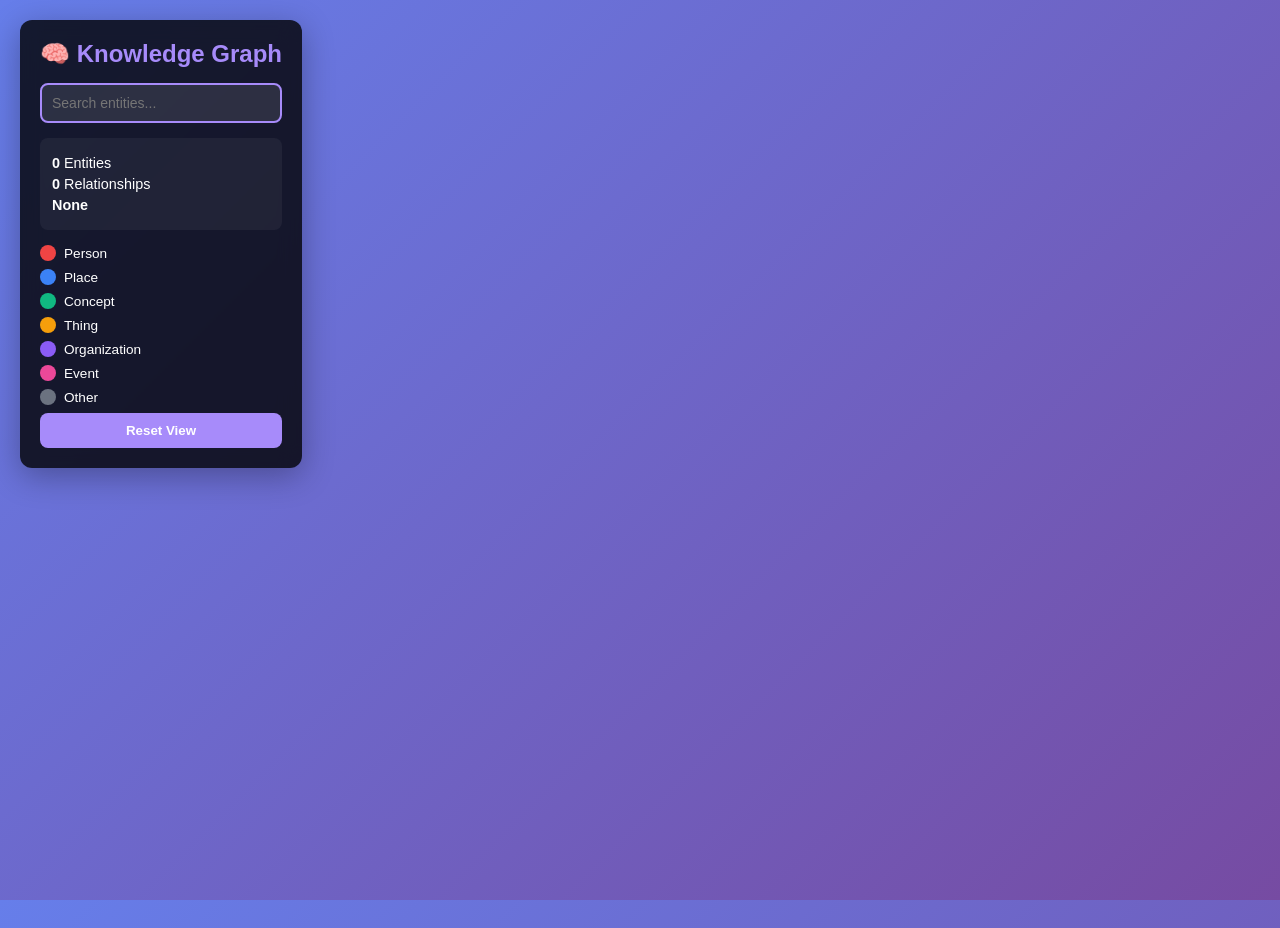
==== templates/graph.html @ 0b62e024 "Add knowledge graph memory system and update tools Introduced a new knowledge graph memory system (m" ====
<!DOCTYPE html>
<html lang="en">
<head>
    <meta charset="UTF-8">
    <meta name="viewport" content="width=device-width, initial-scale=1.0">
    <title>Knowledge Graph - Companion AI</title>
    <script src="https://d3js.org/d3.v7.min.js"></script>
    <style>
        * {
            margin: 0;
            padding: 0;
            box-sizing: border-box;
        }

        body {
            font-family: 'Segoe UI', Tahoma, Geneva, Verdana, sans-serif;
            background: linear-gradient(135deg, #667eea 0%, #764ba2 100%);
            color: #fff;
            overflow: hidden;
        }

        #graph-container {
            width: 100vw;
            height: 100vh;
            position: relative;
        }

        svg {
            width: 100%;
            height: 100%;
            cursor: grab;
        }

        svg:active {
            cursor: grabbing;
        }

        .controls {
            position: absolute;
            top: 20px;
            left: 20px;
            background: rgba(0, 0, 0, 0.8);
            padding: 20px;
            border-radius: 12px;
            backdrop-filter: blur(10px);
            box-shadow: 0 8px 32px rgba(0, 0, 0, 0.3);
            max-width: 300px;
            z-index: 1000;
        }

        .controls h2 {
            font-size: 1.5rem;
            margin-bottom: 15px;
            color: #a78bfa;
        }

        .search-box {
            width: 100%;
            padding: 10px;
            margin-bottom: 15px;
            border: 2px solid #a78bfa;
            border-radius: 8px;
            background: rgba(255, 255, 255, 0.1);
            color: #fff;
            font-size: 14px;
        }

        .search-box:focus {
            outline: none;
            border-color: #c4b5fd;
        }

        .stats {
            background: rgba(255, 255, 255, 0.05);
            padding: 12px;
            border-radius: 8px;
            margin-bottom: 15px;
        }

        .stats p {
            margin: 5px 0;
            font-size: 0.9rem;
        }

        .legend {
            margin-top: 15px;
        }

        .legend-item {
            display: flex;
            align-items: center;
            margin: 8px 0;
            font-size: 0.85rem;
        }

        .legend-color {
            width: 16px;
            height: 16px;
            border-radius: 50%;
            margin-right: 8px;
        }

        .tooltip {
            position: absolute;
            background: rgba(0, 0, 0, 0.9);
            color: #fff;
            padding: 12px;
            border-radius: 8px;
            pointer-events: none;
            opacity: 0;
            transition: opacity 0.3s;
            max-width: 300px;
            font-size: 0.85rem;
            z-index: 1001;
            box-shadow: 0 4px 16px rgba(0, 0, 0, 0.5);
        }

        .tooltip.active {
            opacity: 1;
        }

        .tooltip h3 {
            margin-bottom: 8px;
            color: #a78bfa;
        }

        .tooltip p {
            margin: 4px 0;
        }

        /* Node and link styles */
        .link {
            stroke: rgba(255, 255, 255, 0.3);
            stroke-width: 1.5px;
            fill: none;
        }

        .link.highlighted {
            stroke: #fbbf24;
            stroke-width: 3px;
        }

        .node circle {
            stroke: #fff;
            stroke-width: 2px;
            cursor: pointer;
            transition: all 0.3s;
        }

        .node:hover circle {
            stroke-width: 4px;
            filter: brightness(1.2);
        }

        .node.highlighted circle {
            stroke: #fbbf24;
            stroke-width: 4px;
        }

        .node text {
            font-size: 11px;
            fill: #fff;
            text-shadow: 0 1px 4px rgba(0, 0, 0, 0.8);
            pointer-events: none;
            user-select: none;
        }

        .link-label {
            font-size: 9px;
            fill: rgba(255, 255, 255, 0.6);
            text-anchor: middle;
            pointer-events: none;
            text-shadow: 0 1px 3px rgba(0, 0, 0, 0.9);
        }

        /* Reset button */
        .reset-btn {
            width: 100%;
            padding: 10px;
            background: #a78bfa;
            border: none;
            border-radius: 8px;
            color: #fff;
            font-weight: bold;
            cursor: pointer;
            transition: background 0.3s;
        }

        .reset-btn:hover {
            background: #c4b5fd;
        }
    </style>
</head>
<body>
    <div id="graph-container">
        <div class="controls">
            <h2>🧠 Knowledge Graph</h2>
            
            <input type="text" class="search-box" placeholder="Search entities..." id="searchBox">
            
            <div class="stats">
                <p><strong id="entityCount">0</strong> Entities</p>
                <p><strong id="relationshipCount">0</strong> Relationships</p>
                <p><strong id="selectedEntity">None</strong></p>
            </div>

            <div class="legend">
                <div class="legend-item">
                    <div class="legend-color" style="background: #ef4444;"></div>
                    <span>Person</span>
                </div>
                <div class="legend-item">
                    <div class="legend-color" style="background: #3b82f6;"></div>
                    <span>Place</span>
                </div>
                <div class="legend-item">
                    <div class="legend-color" style="background: #10b981;"></div>
                    <span>Concept</span>
                </div>
                <div class="legend-item">
                    <div class="legend-color" style="background: #f59e0b;"></div>
                    <span>Thing</span>
                </div>
                <div class="legend-item">
                    <div class="legend-color" style="background: #8b5cf6;"></div>
                    <span>Organization</span>
                </div>
                <div class="legend-item">
                    <div class="legend-color" style="background: #ec4899;"></div>
                    <span>Event</span>
                </div>
                <div class="legend-item">
                    <div class="legend-color" style="background: #6b7280;"></div>
                    <span>Other</span>
                </div>
            </div>

            <button class="reset-btn" onclick="resetGraph()">Reset View</button>
        </div>

        <svg id="graph"></svg>
        <div class="tooltip" id="tooltip"></div>
    </div>

    <script>
        const width = window.innerWidth;
        const height = window.innerHeight;

        const svg = d3.select("#graph")
            .attr("viewBox", [0, 0, width, height]);

        // Color mapping for entity types
        const colorMap = {
            'person': '#ef4444',
            'place': '#3b82f6',
            'concept': '#10b981',
            'thing': '#f59e0b',
            'organization': '#8b5cf6',
            'event': '#ec4899',
            'project': '#06b6d4',
            'temperature': '#f97316',
            'weather condition': '#0ea5e9',
            'weather prediction': '#6366f1',
            'document': '#a855f7',
            'unknown': '#6b7280'
        };

        let simulation, nodes, links, nodeElements, linkElements, linkLabels;
        let selectedNode = null;

        // Fetch graph data
        fetch('/api/graph')
            .then(response => response.json())
            .then(data => {
                initializeGraph(data);
            })
            .catch(error => console.error('Error loading graph:', error));

        function initializeGraph(graphData) {
            // Update stats
            document.getElementById('entityCount').textContent = graphData.nodes.length;
            document.getElementById('relationshipCount').textContent = graphData.edges.length;

            // Prepare data
            nodes = graphData.nodes.map(n => ({
                id: n.id,
                label: n.label,
                type: n.entity_type || 'unknown',
                attributes: n.attributes || {},
                mentions: n.mentions || 1,
                importance: n.importance || 0.5
            }));

            links = graphData.edges.map(e => ({
                source: e.source,
                target: e.target,
                type: e.relation_type,
                strength: e.strength || 0.5,
                context: e.context || ''
            }));

            // Create force simulation
            simulation = d3.forceSimulation(nodes)
                .force("link", d3.forceLink(links).id(d => d.id).distance(100))
                .force("charge", d3.forceManyBody().strength(-300))
                .force("center", d3.forceCenter(width / 2, height / 2))
                .force("collision", d3.forceCollide().radius(d => getNodeRadius(d) + 10));

            // Create links
            linkElements = svg.append("g")
                .selectAll("path")
                .data(links)
                .enter().append("path")
                .attr("class", "link")
                .attr("marker-end", "url(#arrowhead)");

            // Create link labels
            linkLabels = svg.append("g")
                .selectAll("text")
                .data(links)
                .enter().append("text")
                .attr("class", "link-label")
                .text(d => d.type);

            // Create arrow marker
            svg.append("defs").append("marker")
                .attr("id", "arrowhead")
                .attr("viewBox", "0 -5 10 10")
                .attr("refX", 20)
                .attr("refY", 0)
                .attr("markerWidth", 6)
                .attr("markerHeight", 6)
                .attr("orient", "auto")
                .append("path")
                .attr("d", "M0,-5L10,0L0,5")
                .attr("fill", "rgba(255, 255, 255, 0.3)");

            // Create nodes
            const nodeGroups = svg.append("g")
                .selectAll("g")
                .data(nodes)
                .enter().append("g")
                .attr("class", "node")
                .call(d3.drag()
                    .on("start", dragstarted)
                    .on("drag", dragged)
                    .on("end", dragended));

            nodeGroups.append("circle")
                .attr("r", d => getNodeRadius(d))
                .attr("fill", d => colorMap[d.type.toLowerCase()] || colorMap['unknown']);

            nodeGroups.append("text")
                .attr("dx", d => getNodeRadius(d) + 5)
                .attr("dy", 4)
                .text(d => d.label);

            nodeElements = nodeGroups;

            // Node interactions
            nodeElements
                .on("click", (event, d) => {
                    event.stopPropagation();
                    selectNode(d);
                })
                .on("mouseover", (event, d) => showTooltip(event, d))
                .on("mouseout", hideTooltip);

            // Click on SVG to deselect
            svg.on("click", () => selectNode(null));

            // Update positions on tick
            simulation.on("tick", () => {
                linkElements.attr("d", d => {
                    const dx = d.target.x - d.source.x;
                    const dy = d.target.y - d.source.y;
                    const dr = Math.sqrt(dx * dx + dy * dy);
                    return `M${d.source.x},${d.source.y}A${dr},${dr} 0 0,1 ${d.target.x},${d.target.y}`;
                });

                linkLabels
                    .attr("x", d => (d.source.x + d.target.x) / 2)
                    .attr("y", d => (d.source.y + d.target.y) / 2);

                nodeElements.attr("transform", d => `translate(${d.x},${d.y})`);
            });

            // Search functionality
            document.getElementById('searchBox').addEventListener('input', (e) => {
                const query = e.target.value.toLowerCase();
                nodeElements.classed("highlighted", false);
                linkElements.classed("highlighted", false);

                if (query) {
                    const matches = nodes.filter(n => 
                        n.label.toLowerCase().includes(query) ||
                        n.type.toLowerCase().includes(query)
                    );
                    
                    matches.forEach(node => {
                        nodeElements.filter(d => d.id === node.id).classed("highlighted", true);
                        linkElements.filter(l => l.source.id === node.id || l.target.id === node.id)
                            .classed("highlighted", true);
                    });
                }
            });
        }

        function getNodeRadius(node) {
            const base = 8;
            const mentionsFactor = Math.min(node.mentions * 2, 10);
            const importanceFactor = node.importance * 8;
            return base + mentionsFactor + importanceFactor;
        }

        function selectNode(node) {
            selectedNode = node;
            
            if (node) {
                document.getElementById('selectedEntity').textContent = node.label;
                nodeElements.classed("highlighted", d => d.id === node.id);
                linkElements.classed("highlighted", l => 
                    l.source.id === node.id || l.target.id === node.id
                );
            } else {
                document.getElementById('selectedEntity').textContent = 'None';
                nodeElements.classed("highlighted", false);
                linkElements.classed("highlighted", false);
            }
        }

        function showTooltip(event, node) {
            const tooltip = document.getElementById('tooltip');
            tooltip.innerHTML = `
                <h3>${node.label}</h3>
                <p><strong>Type:</strong> ${node.type}</p>
                <p><strong>Mentions:</strong> ${node.mentions}</p>
                <p><strong>Importance:</strong> ${(node.importance * 100).toFixed(0)}%</p>
                ${Object.keys(node.attributes).length > 0 ? 
                    '<p><strong>Attributes:</strong></p>' + 
                    Object.entries(node.attributes).slice(0, 3).map(([k, v]) => 
                        `<p style="margin-left: 12px;">• ${k}: ${v}</p>`
                    ).join('') : ''}
            `;
            tooltip.style.left = (event.pageX + 15) + 'px';
            tooltip.style.top = (event.pageY + 15) + 'px';
            tooltip.classList.add('active');
        }

        function hideTooltip() {
            document.getElementById('tooltip').classList.remove('active');
        }

        function resetGraph() {
            simulation.alpha(1).restart();
            selectNode(null);
            document.getElementById('searchBox').value = '';
        }

        function dragstarted(event, d) {
            if (!event.active) simulation.alphaTarget(0.3).restart();
            d.fx = d.x;
            d.fy = d.y;
        }

        function dragged(event, d) {
            d.fx = event.x;
            d.fy = event.y;
        }

        function dragended(event, d) {
            if (!event.active) simulation.alphaTarget(0);
            d.fx = null;
            d.fy = null;
        }
    </script>
</body>
</html>
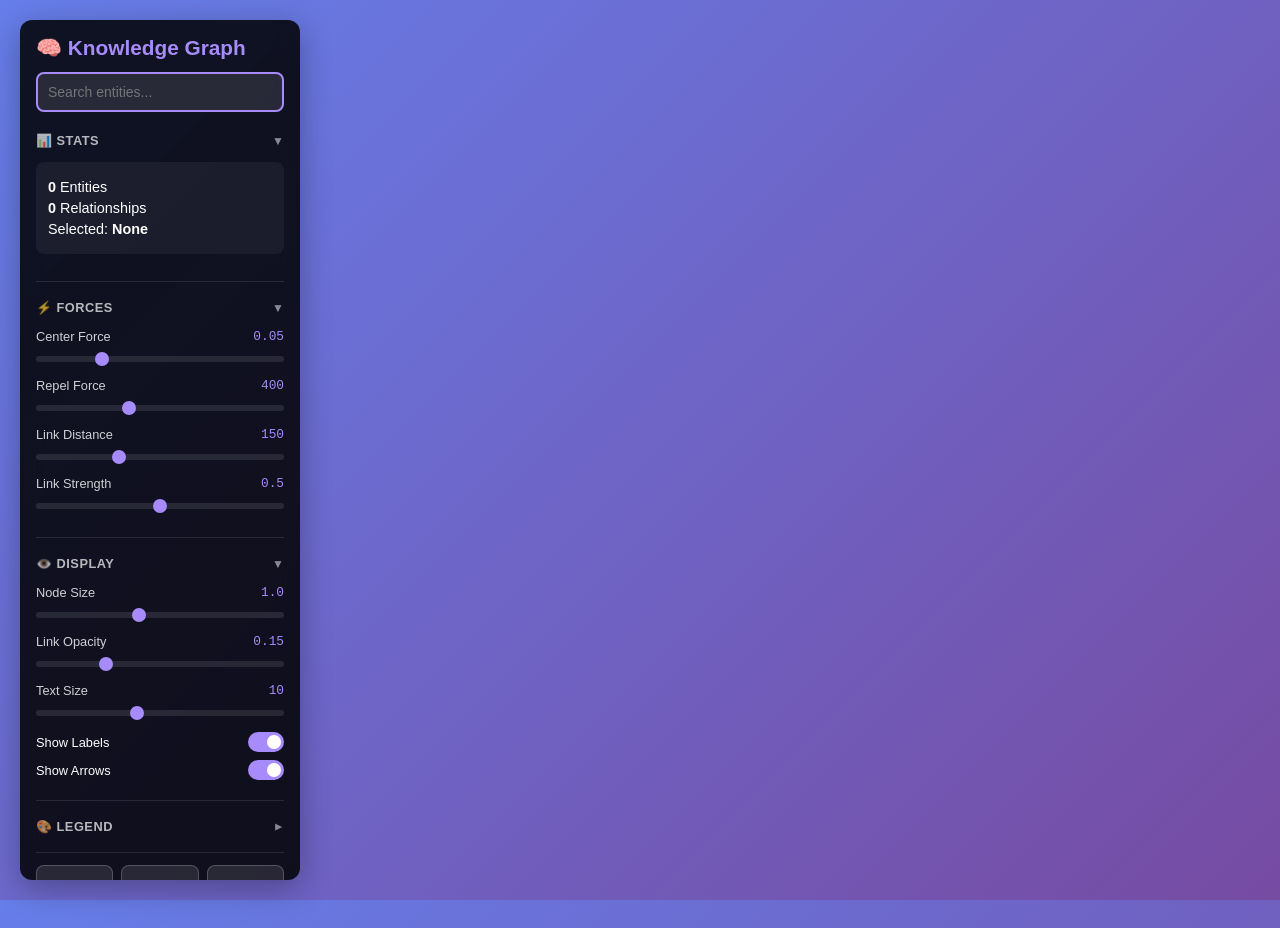
==== commit 109c538c: "Refactor config and conversation for streaming, model updates Simplifies core/config.py to a 4-model" ====
--- a/templates/graph.html
+++ b/templates/graph.html
@@ -39,19 +39,183 @@
             position: absolute;
             top: 20px;
             left: 20px;
-            background: rgba(0, 0, 0, 0.8);
-            padding: 20px;
+            background: rgba(0, 0, 0, 0.85);
+            padding: 16px;
             border-radius: 12px;
             backdrop-filter: blur(10px);
             box-shadow: 0 8px 32px rgba(0, 0, 0, 0.3);
-            max-width: 300px;
+            width: 280px;
             z-index: 1000;
+            max-height: calc(100vh - 40px);
+            overflow-y: auto;
+        }
+
+        .controls::-webkit-scrollbar {
+            width: 6px;
+        }
+
+        .controls::-webkit-scrollbar-thumb {
+            background: rgba(255,255,255,0.2);
+            border-radius: 3px;
         }
 
         .controls h2 {
-            font-size: 1.5rem;
-            margin-bottom: 15px;
+            font-size: 1.3rem;
+            margin-bottom: 12px;
             color: #a78bfa;
+        }
+
+        /* Collapsible sections */
+        .section {
+            margin-bottom: 12px;
+            border-bottom: 1px solid rgba(255,255,255,0.1);
+            padding-bottom: 12px;
+        }
+
+        .section:last-child {
+            border-bottom: none;
+            margin-bottom: 0;
+        }
+
+        .section-header {
+            display: flex;
+            justify-content: space-between;
+            align-items: center;
+            cursor: pointer;
+            padding: 6px 0;
+            user-select: none;
+        }
+
+        .section-header:hover {
+            color: #a78bfa;
+        }
+
+        .section-title {
+            font-size: 0.8rem;
+            font-weight: 600;
+            text-transform: uppercase;
+            letter-spacing: 0.5px;
+            color: rgba(255,255,255,0.7);
+        }
+
+        .section-toggle {
+            font-size: 12px;
+            color: rgba(255,255,255,0.5);
+            transition: transform 0.2s;
+        }
+
+        .section.collapsed .section-toggle {
+            transform: rotate(-90deg);
+        }
+
+        .section.collapsed .section-content {
+            display: none;
+        }
+
+        .section-content {
+            padding-top: 8px;
+        }
+
+        /* Sliders */
+        .slider-group {
+            margin-bottom: 12px;
+        }
+
+        .slider-label {
+            display: flex;
+            justify-content: space-between;
+            font-size: 0.8rem;
+            margin-bottom: 4px;
+            color: rgba(255,255,255,0.8);
+        }
+
+        .slider-value {
+            color: #a78bfa;
+            font-family: monospace;
+        }
+
+        .slider {
+            width: 100%;
+            height: 6px;
+            -webkit-appearance: none;
+            appearance: none;
+            background: rgba(255,255,255,0.1);
+            border-radius: 3px;
+            outline: none;
+        }
+
+        .slider::-webkit-slider-thumb {
+            -webkit-appearance: none;
+            appearance: none;
+            width: 14px;
+            height: 14px;
+            background: #a78bfa;
+            border-radius: 50%;
+            cursor: pointer;
+            transition: transform 0.1s;
+        }
+
+        .slider::-webkit-slider-thumb:hover {
+            transform: scale(1.2);
+        }
+
+        .slider::-moz-range-thumb {
+            width: 14px;
+            height: 14px;
+            background: #a78bfa;
+            border-radius: 50%;
+            cursor: pointer;
+            border: none;
+        }
+
+        /* Checkbox toggles */
+        .toggle-group {
+            display: flex;
+            align-items: center;
+            justify-content: space-between;
+            margin-bottom: 8px;
+            font-size: 0.8rem;
+        }
+
+        .toggle-switch {
+            position: relative;
+            width: 36px;
+            height: 20px;
+        }
+
+        .toggle-switch input {
+            opacity: 0;
+            width: 0;
+            height: 0;
+        }
+
+        .toggle-slider {
+            position: absolute;
+            cursor: pointer;
+            inset: 0;
+            background: rgba(255,255,255,0.1);
+            border-radius: 10px;
+            transition: 0.2s;
+        }
+
+        .toggle-slider:before {
+            content: "";
+            position: absolute;
+            height: 14px;
+            width: 14px;
+            left: 3px;
+            bottom: 3px;
+            background: white;
+            border-radius: 50%;
+            transition: 0.2s;
+        }
+
+        .toggle-switch input:checked + .toggle-slider {
+            background: #a78bfa;
+        }
+
+        .toggle-switch input:checked + .toggle-slider:before {
+            transform: translateX(16px);
         }
 
         .search-box {
@@ -130,47 +294,74 @@
 
         /* Node and link styles */
         .link {
-            stroke: rgba(255, 255, 255, 0.3);
-            stroke-width: 1.5px;
+            stroke: rgba(255, 255, 255, 0.15);
+            stroke-width: 1px;
             fill: none;
         }
 
         .link.highlighted {
             stroke: #fbbf24;
-            stroke-width: 3px;
+            stroke-width: 2.5px;
         }
 
         .node circle {
-            stroke: #fff;
+            stroke: rgba(0, 0, 0, 0.4);
             stroke-width: 2px;
             cursor: pointer;
             transition: all 0.3s;
         }
 
         .node:hover circle {
-            stroke-width: 4px;
-            filter: brightness(1.2);
+            stroke: #fff;
+            stroke-width: 3px;
+            filter: brightness(1.2) drop-shadow(0 0 8px currentColor);
         }
 
         .node.highlighted circle {
             stroke: #fbbf24;
-            stroke-width: 4px;
+            stroke-width: 3px;
+            filter: drop-shadow(0 0 10px #fbbf24);
+        }
+
+        .node.dimmed circle {
+            opacity: 0.2;
+        }
+
+        .node.dimmed text {
+            opacity: 0.2;
+        }
+
+        .link.dimmed {
+            opacity: 0.05;
         }
 
         .node text {
-            font-size: 11px;
+            font-size: 10px;
+            font-weight: 500;
             fill: #fff;
-            text-shadow: 0 1px 4px rgba(0, 0, 0, 0.8);
+            text-shadow: 
+                -1px -1px 0 rgba(0,0,0,0.8),
+                1px -1px 0 rgba(0,0,0,0.8),
+                -1px 1px 0 rgba(0,0,0,0.8),
+                1px 1px 0 rgba(0,0,0,0.8),
+                0 0 8px rgba(0,0,0,0.9);
             pointer-events: none;
             user-select: none;
         }
 
         .link-label {
-            font-size: 9px;
-            fill: rgba(255, 255, 255, 0.6);
+            font-size: 8px;
+            fill: rgba(255, 255, 255, 0.4);
             text-anchor: middle;
             pointer-events: none;
             text-shadow: 0 1px 3px rgba(0, 0, 0, 0.9);
+            display: none;
+        }
+
+        .link.highlighted + .link-label,
+        .link-label.visible {
+            display: block;
+            fill: rgba(255, 255, 255, 0.8);
         }
 
         /* Reset button */
@@ -189,6 +380,37 @@
         .reset-btn:hover {
             background: #c4b5fd;
         }
+
+        .zoom-controls {
+            display: flex;
+            gap: 8px;
+            margin-top: 12px;
+        }
+
+        .zoom-btn {
+            flex: 1;
+            padding: 10px;
+            background: rgba(255, 255, 255, 0.1);
+            border: 1px solid rgba(255, 255, 255, 0.2);
+            border-radius: 8px;
+            color: #fff;
+            font-size: 18px;
+            font-weight: bold;
+            cursor: pointer;
+            transition: all 0.3s;
+        }
+
+        .zoom-btn:hover {
+            background: rgba(255, 255, 255, 0.2);
+            border-color: #a78bfa;
+        }
+
+        .controls-hint {
+            margin-top: 12px;
+            font-size: 11px;
+            color: rgba(255, 255, 255, 0.5);
+            text-align: center;
+        }
     </style>
 </head>
 <body>
@@ -198,44 +420,150 @@
             
             <input type="text" class="search-box" placeholder="Search entities..." id="searchBox">
             
-            <div class="stats">
-                <p><strong id="entityCount">0</strong> Entities</p>
-                <p><strong id="relationshipCount">0</strong> Relationships</p>
-                <p><strong id="selectedEntity">None</strong></p>
-            </div>
-
-            <div class="legend">
-                <div class="legend-item">
-                    <div class="legend-color" style="background: #ef4444;"></div>
-                    <span>Person</span>
+            <!-- Stats Section -->
+            <div class="section">
+                <div class="section-header" onclick="toggleSection(this)">
+                    <span class="section-title">📊 Stats</span>
+                    <span class="section-toggle">▼</span>
                 </div>
-                <div class="legend-item">
-                    <div class="legend-color" style="background: #3b82f6;"></div>
-                    <span>Place</span>
-                </div>
-                <div class="legend-item">
-                    <div class="legend-color" style="background: #10b981;"></div>
-                    <span>Concept</span>
-                </div>
-                <div class="legend-item">
-                    <div class="legend-color" style="background: #f59e0b;"></div>
-                    <span>Thing</span>
-                </div>
-                <div class="legend-item">
-                    <div class="legend-color" style="background: #8b5cf6;"></div>
-                    <span>Organization</span>
-                </div>
-                <div class="legend-item">
-                    <div class="legend-color" style="background: #ec4899;"></div>
-                    <span>Event</span>
-                </div>
-                <div class="legend-item">
-                    <div class="legend-color" style="background: #6b7280;"></div>
-                    <span>Other</span>
+                <div class="section-content">
+                    <div class="stats">
+                        <p><strong id="entityCount">0</strong> Entities</p>
+                        <p><strong id="relationshipCount">0</strong> Relationships</p>
+                        <p>Selected: <strong id="selectedEntity">None</strong></p>
+                    </div>
                 </div>
             </div>
 
-            <button class="reset-btn" onclick="resetGraph()">Reset View</button>
+            <!-- Forces Section (Obsidian-style) -->
+            <div class="section">
+                <div class="section-header" onclick="toggleSection(this)">
+                    <span class="section-title">⚡ Forces</span>
+                    <span class="section-toggle">▼</span>
+                </div>
+                <div class="section-content">
+                    <div class="slider-group">
+                        <div class="slider-label">
+                            <span>Center Force</span>
+                            <span class="slider-value" id="centerForceVal">0.05</span>
+                        </div>
+                        <input type="range" class="slider" id="centerForce" min="0" max="0.2" step="0.01" value="0.05">
+                    </div>
+                    <div class="slider-group">
+                        <div class="slider-label">
+                            <span>Repel Force</span>
+                            <span class="slider-value" id="repelForceVal">400</span>
+                        </div>
+                        <input type="range" class="slider" id="repelForce" min="50" max="1000" step="10" value="400">
+                    </div>
+                    <div class="slider-group">
+                        <div class="slider-label">
+                            <span>Link Distance</span>
+                            <span class="slider-value" id="linkDistanceVal">150</span>
+                        </div>
+                        <input type="range" class="slider" id="linkDistance" min="30" max="400" step="10" value="150">
+                    </div>
+                    <div class="slider-group">
+                        <div class="slider-label">
+                            <span>Link Strength</span>
+                            <span class="slider-value" id="linkStrengthVal">0.5</span>
+                        </div>
+                        <input type="range" class="slider" id="linkStrength" min="0" max="1" step="0.05" value="0.5">
+                    </div>
+                </div>
+            </div>
+
+            <!-- Display Section -->
+            <div class="section">
+                <div class="section-header" onclick="toggleSection(this)">
+                    <span class="section-title">👁️ Display</span>
+                    <span class="section-toggle">▼</span>
+                </div>
+                <div class="section-content">
+                    <div class="slider-group">
+                        <div class="slider-label">
+                            <span>Node Size</span>
+                            <span class="slider-value" id="nodeSizeVal">1.0</span>
+                        </div>
+                        <input type="range" class="slider" id="nodeSize" min="0.3" max="2" step="0.1" value="1">
+                    </div>
+                    <div class="slider-group">
+                        <div class="slider-label">
+                            <span>Link Opacity</span>
+                            <span class="slider-value" id="linkOpacityVal">0.15</span>
+                        </div>
+                        <input type="range" class="slider" id="linkOpacity" min="0.02" max="0.5" step="0.01" value="0.15">
+                    </div>
+                    <div class="slider-group">
+                        <div class="slider-label">
+                            <span>Text Size</span>
+                            <span class="slider-value" id="textSizeVal">10</span>
+                        </div>
+                        <input type="range" class="slider" id="textSize" min="6" max="16" step="1" value="10">
+                    </div>
+                    <div class="toggle-group">
+                        <span>Show Labels</span>
+                        <label class="toggle-switch">
+                            <input type="checkbox" id="showLabels" checked>
+                            <span class="toggle-slider"></span>
+                        </label>
+                    </div>
+                    <div class="toggle-group">
+                        <span>Show Arrows</span>
+                        <label class="toggle-switch">
+                            <input type="checkbox" id="showArrows" checked>
+                            <span class="toggle-slider"></span>
+                        </label>
+                    </div>
+                </div>
+            </div>
+
+            <!-- Legend Section -->
+            <div class="section collapsed">
+                <div class="section-header" onclick="toggleSection(this)">
+                    <span class="section-title">🎨 Legend</span>
+                    <span class="section-toggle">▼</span>
+                </div>
+                <div class="section-content">
+                    <div class="legend">
+                        <div class="legend-item">
+                            <div class="legend-color" style="background: #ef4444;"></div>
+                            <span>Person</span>
+                        </div>
+                        <div class="legend-item">
+                            <div class="legend-color" style="background: #3b82f6;"></div>
+                            <span>Place</span>
+                        </div>
+                        <div class="legend-item">
+                            <div class="legend-color" style="background: #10b981;"></div>
+                            <span>Concept</span>
+                        </div>
+                        <div class="legend-item">
+                            <div class="legend-color" style="background: #f59e0b;"></div>
+                            <span>Thing</span>
+                        </div>
+                        <div class="legend-item">
+                            <div class="legend-color" style="background: #8b5cf6;"></div>
+                            <span>Organization</span>
+                        </div>
+                        <div class="legend-item">
+                            <div class="legend-color" style="background: #ec4899;"></div>
+                            <span>Event</span>
+                        </div>
+                    </div>
+                </div>
+            </div>
+
+            <!-- Controls -->
+            <div class="zoom-controls">
+                <button class="zoom-btn" onclick="zoomIn()" title="Zoom In">+</button>
+                <button class="zoom-btn" onclick="zoomOut()" title="Zoom Out">−</button>
+                <button class="zoom-btn" onclick="zoomReset()" title="Reset Zoom">⟲</button>
+            </div>
+            
+            <button class="reset-btn" onclick="resetGraph()">Reset All</button>
+            
+            <p class="controls-hint">Scroll to zoom • Drag to pan • Click nodes to focus</p>
         </div>
 
         <svg id="graph"></svg>
@@ -243,11 +571,41 @@
     </div>
 
     <script>
+        // Section toggle
+        function toggleSection(header) {
+            header.parentElement.classList.toggle('collapsed');
+        }
+
         const width = window.innerWidth;
         const height = window.innerHeight;
 
         const svg = d3.select("#graph")
             .attr("viewBox", [0, 0, width, height]);
+
+        // Create a container group for zoom/pan
+        const container = svg.append("g").attr("class", "graph-container");
+
+        // Set up zoom behavior
+        const zoom = d3.zoom()
+            .scaleExtent([0.1, 4])
+            .on("zoom", (event) => {
+                container.attr("transform", event.transform);
+            });
+
+        svg.call(zoom);
+
+        // Zoom controls
+        function zoomIn() {
+            svg.transition().duration(300).call(zoom.scaleBy, 1.3);
+        }
+        
+        function zoomOut() {
+            svg.transition().duration(300).call(zoom.scaleBy, 0.7);
+        }
+        
+        function zoomReset() {
+            svg.transition().duration(500).call(zoom.transform, d3.zoomIdentity);
+        }
 
         // Color mapping for entity types
         const colorMap = {
@@ -299,15 +657,16 @@
                 context: e.context || ''
             }));
 
-            // Create force simulation
+            // Create force simulation - spread out more for clarity
             simulation = d3.forceSimulation(nodes)
-                .force("link", d3.forceLink(links).id(d => d.id).distance(100))
-                .force("charge", d3.forceManyBody().strength(-300))
+                .force("link", d3.forceLink(links).id(d => d.id).distance(150))
+                .force("charge", d3.forceManyBody().strength(-400))
                 .force("center", d3.forceCenter(width / 2, height / 2))
-                .force("collision", d3.forceCollide().radius(d => getNodeRadius(d) + 10));
+                .force("collision", d3.forceCollide().radius(d => getNodeRadius(d) + 20));
 
             // Create links
-            linkElements = svg.append("g")
+            linkElements = container.append("g")
+                .attr("class", "links")
                 .selectAll("path")
                 .data(links)
                 .enter().append("path")
@@ -315,7 +674,8 @@
                 .attr("marker-end", "url(#arrowhead)");
 
             // Create link labels
-            linkLabels = svg.append("g")
+            linkLabels = container.append("g")
+                .attr("class", "link-labels")
                 .selectAll("text")
                 .data(links)
                 .enter().append("text")
@@ -336,7 +696,8 @@
                 .attr("fill", "rgba(255, 255, 255, 0.3)");
 
             // Create nodes
-            const nodeGroups = svg.append("g")
+            const nodeGroups = container.append("g")
+                .attr("class", "nodes")
                 .selectAll("g")
                 .data(nodes)
                 .enter().append("g")
@@ -407,9 +768,9 @@
         }
 
         function getNodeRadius(node) {
-            const base = 8;
-            const mentionsFactor = Math.min(node.mentions * 2, 10);
-            const importanceFactor = node.importance * 8;
+            const base = 12;
+            const mentionsFactor = Math.min(node.mentions * 1.5, 8);
+            const importanceFactor = node.importance * 10;
             return base + mentionsFactor + importanceFactor;
         }
 
@@ -418,14 +779,33 @@
             
             if (node) {
                 document.getElementById('selectedEntity').textContent = node.label;
+                
+                // Find connected nodes
+                const connectedIds = new Set([node.id]);
+                links.forEach(l => {
+                    if (l.source.id === node.id) connectedIds.add(l.target.id);
+                    if (l.target.id === node.id) connectedIds.add(l.source.id);
+                });
+                
+                // Highlight selected and connected, dim others
                 nodeElements.classed("highlighted", d => d.id === node.id);
+                nodeElements.classed("dimmed", d => !connectedIds.has(d.id));
                 linkElements.classed("highlighted", l => 
+                    l.source.id === node.id || l.target.id === node.id
+                );
+                linkElements.classed("dimmed", l => 
+                    l.source.id !== node.id && l.target.id !== node.id
+                );
+                linkLabels.classed("visible", l => 
                     l.source.id === node.id || l.target.id === node.id
                 );
             } else {
                 document.getElementById('selectedEntity').textContent = 'None';
                 nodeElements.classed("highlighted", false);
+                nodeElements.classed("dimmed", false);
                 linkElements.classed("highlighted", false);
+                linkElements.classed("dimmed", false);
+                linkLabels.classed("visible", false);
             }
         }
 
@@ -452,6 +832,9 @@
         }
 
         function resetGraph() {
+            // Reset zoom
+            svg.transition().duration(500).call(zoom.transform, d3.zoomIdentity);
+            // Reset simulation
             simulation.alpha(1).restart();
             selectNode(null);
             document.getElementById('searchBox').value = '';
@@ -473,6 +856,109 @@
             d.fx = null;
             d.fy = null;
         }
+
+        // ============================================
+        // Graph Settings (Obsidian-style controls)
+        // ============================================
+        let nodeSizeMultiplier = 1;
+
+        // Force sliders
+        document.getElementById('centerForce').addEventListener('input', (e) => {
+            const val = parseFloat(e.target.value);
+            document.getElementById('centerForceVal').textContent = val.toFixed(2);
+            simulation.force("center", d3.forceCenter(width / 2, height / 2).strength(val));
+            simulation.alpha(0.3).restart();
+        });
+
+        document.getElementById('repelForce').addEventListener('input', (e) => {
+            const val = parseInt(e.target.value);
+            document.getElementById('repelForceVal').textContent = val;
+            simulation.force("charge", d3.forceManyBody().strength(-val));
+            simulation.alpha(0.5).restart();
+        });
+
+        document.getElementById('linkDistance').addEventListener('input', (e) => {
+            const val = parseInt(e.target.value);
+            document.getElementById('linkDistanceVal').textContent = val;
+            simulation.force("link").distance(val);
+            simulation.alpha(0.5).restart();
+        });
+
+        document.getElementById('linkStrength').addEventListener('input', (e) => {
+            const val = parseFloat(e.target.value);
+            document.getElementById('linkStrengthVal').textContent = val.toFixed(2);
+            simulation.force("link").strength(val);
+            simulation.alpha(0.3).restart();
+        });
+
+        // Display sliders
+        document.getElementById('nodeSize').addEventListener('input', (e) => {
+            nodeSizeMultiplier = parseFloat(e.target.value);
+            document.getElementById('nodeSizeVal').textContent = nodeSizeMultiplier.toFixed(1);
+            nodeElements.selectAll('circle').attr('r', d => getNodeRadius(d) * nodeSizeMultiplier);
+            nodeElements.selectAll('text').attr('dx', d => getNodeRadius(d) * nodeSizeMultiplier + 5);
+            simulation.force("collision", d3.forceCollide().radius(d => getNodeRadius(d) * nodeSizeMultiplier + 15));
+            simulation.alpha(0.3).restart();
+        });
+
+        document.getElementById('linkOpacity').addEventListener('input', (e) => {
+            const val = parseFloat(e.target.value);
+            document.getElementById('linkOpacityVal').textContent = val.toFixed(2);
+            linkElements.style('stroke', `rgba(255, 255, 255, ${val})`);
+        });
+
+        document.getElementById('textSize').addEventListener('input', (e) => {
+            const val = parseInt(e.target.value);
+            document.getElementById('textSizeVal').textContent = val;
+            nodeElements.selectAll('text').style('font-size', val + 'px');
+        });
+
+        // Toggle switches
+        document.getElementById('showLabels').addEventListener('change', (e) => {
+            nodeElements.selectAll('text').style('display', e.target.checked ? 'block' : 'none');
+        });
+
+        document.getElementById('showArrows').addEventListener('change', (e) => {
+            linkElements.attr('marker-end', e.target.checked ? 'url(#arrowhead)' : null);
+        });
+
+        // Reset also resets sliders
+        const originalResetGraph = resetGraph;
+        resetGraph = function() {
+            originalResetGraph();
+            // Reset sliders to defaults
+            document.getElementById('centerForce').value = 0.05;
+            document.getElementById('centerForceVal').textContent = '0.05';
+            document.getElementById('repelForce').value = 400;
+            document.getElementById('repelForceVal').textContent = '400';
+            document.getElementById('linkDistance').value = 150;
+            document.getElementById('linkDistanceVal').textContent = '150';
+            document.getElementById('linkStrength').value = 0.5;
+            document.getElementById('linkStrengthVal').textContent = '0.5';
+            document.getElementById('nodeSize').value = 1;
+            document.getElementById('nodeSizeVal').textContent = '1.0';
+            document.getElementById('linkOpacity').value = 0.15;
+            document.getElementById('linkOpacityVal').textContent = '0.15';
+            document.getElementById('textSize').value = 10;
+            document.getElementById('textSizeVal').textContent = '10';
+            document.getElementById('showLabels').checked = true;
+            document.getElementById('showArrows').checked = true;
+            
+            // Re-apply defaults
+            nodeSizeMultiplier = 1;
+            nodeElements.selectAll('circle').attr('r', d => getNodeRadius(d));
+            nodeElements.selectAll('text')
+                .attr('dx', d => getNodeRadius(d) + 5)
+                .style('font-size', '10px')
+                .style('display', 'block');
+            linkElements
+                .style('stroke', 'rgba(255, 255, 255, 0.15)')
+                .attr('marker-end', 'url(#arrowhead)');
+            simulation
+                .force("charge", d3.forceManyBody().strength(-400))
+                .force("link", d3.forceLink(links).id(d => d.id).distance(150).strength(0.5))
+                .force("collision", d3.forceCollide().radius(d => getNodeRadius(d) + 20));
+        };
     </script>
 </body>
 </html>
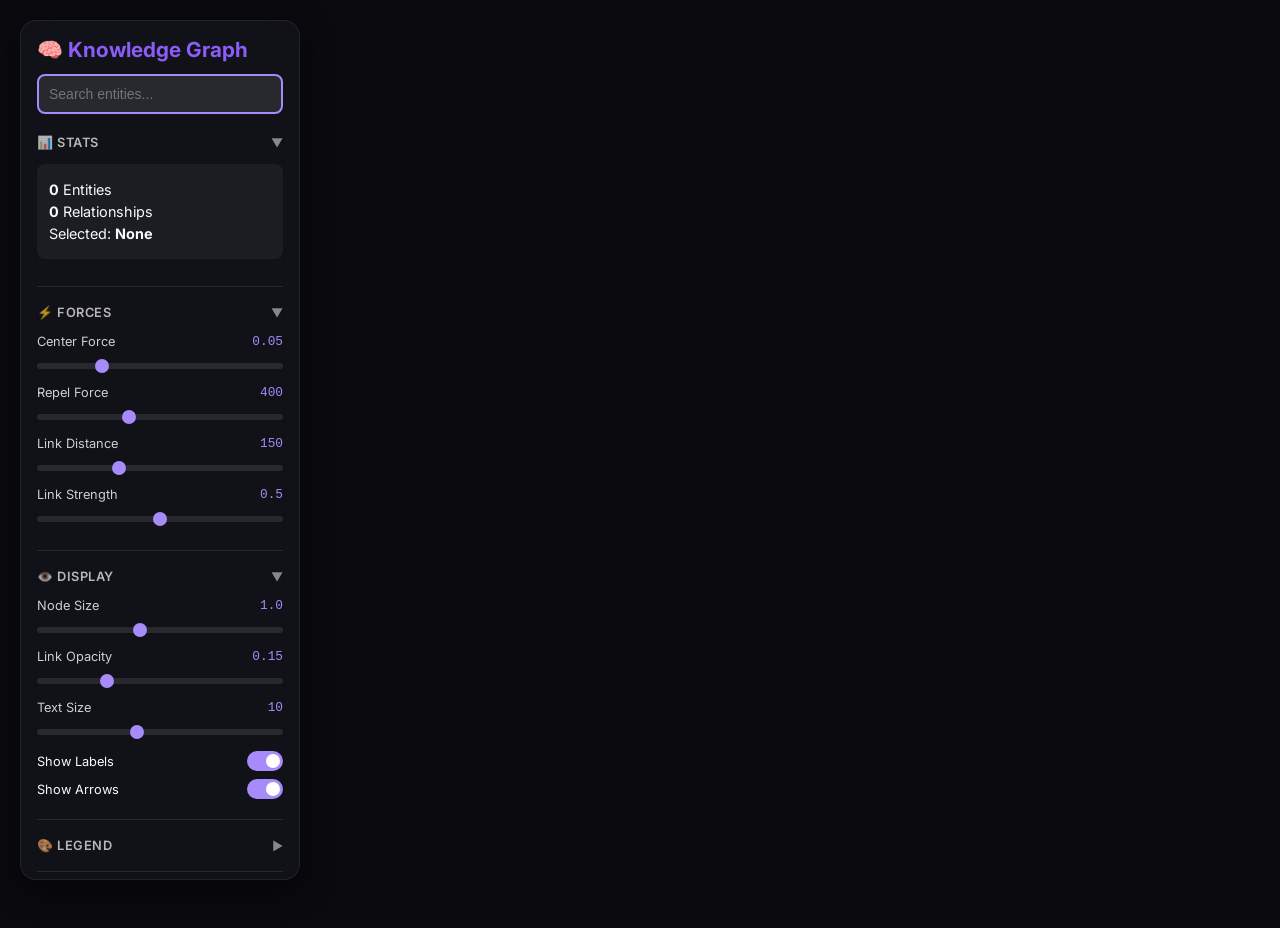
==== commit e1012d1a: "feat(gaming): Add gaming agent with VLM pipeline (1.5s updates)" ====
--- a/templates/graph.html
+++ b/templates/graph.html
@@ -1,10 +1,12 @@
 <!DOCTYPE html>
 <html lang="en">
+
 <head>
     <meta charset="UTF-8">
     <meta name="viewport" content="width=device-width, initial-scale=1.0">
     <title>Knowledge Graph - Companion AI</title>
     <script src="https://d3js.org/d3.v7.min.js"></script>
+    <link href="https://fonts.googleapis.com/css2?family=Inter:wght@400;500;600;700&display=swap" rel="stylesheet">
     <style>
         * {
             margin: 0;
@@ -13,9 +15,9 @@
         }
 
         body {
-            font-family: 'Segoe UI', Tahoma, Geneva, Verdana, sans-serif;
-            background: linear-gradient(135deg, #667eea 0%, #764ba2 100%);
-            color: #fff;
+            font-family: 'Inter', -apple-system, BlinkMacSystemFont, 'Segoe UI', sans-serif;
+            background: #0a0a0f;
+            color: #f8fafc;
             overflow: hidden;
         }
 
@@ -39,11 +41,13 @@
             position: absolute;
             top: 20px;
             left: 20px;
-            background: rgba(0, 0, 0, 0.85);
+            background: rgba(18, 18, 26, 0.9);
             padding: 16px;
-            border-radius: 12px;
-            backdrop-filter: blur(10px);
-            box-shadow: 0 8px 32px rgba(0, 0, 0, 0.3);
+            border-radius: 16px;
+            border: 1px solid rgba(255, 255, 255, 0.08);
+            backdrop-filter: blur(12px);
+            -webkit-backdrop-filter: blur(12px);
+            box-shadow: 0 8px 32px rgba(0, 0, 0, 0.5);
             width: 280px;
             z-index: 1000;
             max-height: calc(100vh - 40px);
@@ -55,20 +59,20 @@
         }
 
         .controls::-webkit-scrollbar-thumb {
-            background: rgba(255,255,255,0.2);
+            background: rgba(255, 255, 255, 0.2);
             border-radius: 3px;
         }
 
         .controls h2 {
             font-size: 1.3rem;
             margin-bottom: 12px;
-            color: #a78bfa;
+            color: #8b5cf6;
         }
 
         /* Collapsible sections */
         .section {
             margin-bottom: 12px;
-            border-bottom: 1px solid rgba(255,255,255,0.1);
+            border-bottom: 1px solid rgba(255, 255, 255, 0.1);
             padding-bottom: 12px;
         }
 
@@ -95,12 +99,12 @@
             font-weight: 600;
             text-transform: uppercase;
             letter-spacing: 0.5px;
-            color: rgba(255,255,255,0.7);
+            color: rgba(255, 255, 255, 0.7);
         }
 
         .section-toggle {
             font-size: 12px;
-            color: rgba(255,255,255,0.5);
+            color: rgba(255, 255, 255, 0.5);
             transition: transform 0.2s;
         }
 
@@ -126,7 +130,7 @@
             justify-content: space-between;
             font-size: 0.8rem;
             margin-bottom: 4px;
-            color: rgba(255,255,255,0.8);
+            color: rgba(255, 255, 255, 0.8);
         }
 
         .slider-value {
@@ -139,7 +143,7 @@
             height: 6px;
             -webkit-appearance: none;
             appearance: none;
-            background: rgba(255,255,255,0.1);
+            background: rgba(255, 255, 255, 0.1);
             border-radius: 3px;
             outline: none;
         }
@@ -193,7 +197,7 @@
             position: absolute;
             cursor: pointer;
             inset: 0;
-            background: rgba(255,255,255,0.1);
+            background: rgba(255, 255, 255, 0.1);
             border-radius: 10px;
             transition: 0.2s;
         }
@@ -210,11 +214,11 @@
             transition: 0.2s;
         }
 
-        .toggle-switch input:checked + .toggle-slider {
+        .toggle-switch input:checked+.toggle-slider {
             background: #a78bfa;
         }
 
-        .toggle-switch input:checked + .toggle-slider:before {
+        .toggle-switch input:checked+.toggle-slider:before {
             transform: translateX(16px);
         }
 
@@ -339,12 +343,12 @@
             font-size: 10px;
             font-weight: 500;
             fill: #fff;
-            text-shadow: 
-                -1px -1px 0 rgba(0,0,0,0.8),
-                1px -1px 0 rgba(0,0,0,0.8),
-                -1px 1px 0 rgba(0,0,0,0.8),
-                1px 1px 0 rgba(0,0,0,0.8),
-                0 0 8px rgba(0,0,0,0.9);
+            text-shadow:
+                -1px -1px 0 rgba(0, 0, 0, 0.8),
+                1px -1px 0 rgba(0, 0, 0, 0.8),
+                -1px 1px 0 rgba(0, 0, 0, 0.8),
+                1px 1px 0 rgba(0, 0, 0, 0.8),
+                0 0 8px rgba(0, 0, 0, 0.9);
             pointer-events: none;
             user-select: none;
         }
@@ -358,7 +362,7 @@
             display: none;
         }
 
-        .link.highlighted + .link-label,
+        .link.highlighted+.link-label,
         .link-label.visible {
             display: block;
             fill: rgba(255, 255, 255, 0.8);
@@ -413,13 +417,14 @@
         }
     </style>
 </head>
+
 <body>
     <div id="graph-container">
         <div class="controls">
             <h2>🧠 Knowledge Graph</h2>
-            
+
             <input type="text" class="search-box" placeholder="Search entities..." id="searchBox">
-            
+
             <!-- Stats Section -->
             <div class="section">
                 <div class="section-header" onclick="toggleSection(this)">
@@ -492,7 +497,8 @@
                             <span>Link Opacity</span>
                             <span class="slider-value" id="linkOpacityVal">0.15</span>
                         </div>
-                        <input type="range" class="slider" id="linkOpacity" min="0.02" max="0.5" step="0.01" value="0.15">
+                        <input type="range" class="slider" id="linkOpacity" min="0.02" max="0.5" step="0.01"
+                            value="0.15">
                     </div>
                     <div class="slider-group">
                         <div class="slider-label">
@@ -550,6 +556,14 @@
                             <div class="legend-color" style="background: #ec4899;"></div>
                             <span>Event</span>
                         </div>
+                        <div class="legend-item">
+                            <div class="legend-color" style="background: #6366f1;"></div>
+                            <span>Memory</span>
+                        </div>
+                        <div class="legend-item">
+                            <div class="legend-color" style="background: #94a3b8;"></div>
+                            <span>Semantic Link</span>
+                        </div>
                     </div>
                 </div>
             </div>
@@ -560,9 +574,9 @@
                 <button class="zoom-btn" onclick="zoomOut()" title="Zoom Out">−</button>
                 <button class="zoom-btn" onclick="zoomReset()" title="Reset Zoom">⟲</button>
             </div>
-            
+
             <button class="reset-btn" onclick="resetGraph()">Reset All</button>
-            
+
             <p class="controls-hint">Scroll to zoom • Drag to pan • Click nodes to focus</p>
         </div>
 
@@ -598,11 +612,11 @@
         function zoomIn() {
             svg.transition().duration(300).call(zoom.scaleBy, 1.3);
         }
-        
+
         function zoomOut() {
             svg.transition().duration(300).call(zoom.scaleBy, 0.7);
         }
-        
+
         function zoomReset() {
             svg.transition().duration(500).call(zoom.transform, d3.zoomIdentity);
         }
@@ -620,6 +634,7 @@
             'weather condition': '#0ea5e9',
             'weather prediction': '#6366f1',
             'document': '#a855f7',
+            'memory': '#6366f1', // New color for Mem0 memories
             'unknown': '#6b7280'
         };
 
@@ -637,22 +652,23 @@
         function initializeGraph(graphData) {
             // Update stats
             document.getElementById('entityCount').textContent = graphData.nodes.length;
-            document.getElementById('relationshipCount').textContent = graphData.edges.length;
+            document.getElementById('relationshipCount').textContent = (graphData.links || graphData.edges || []).length;
 
             // Prepare data
             nodes = graphData.nodes.map(n => ({
                 id: n.id,
                 label: n.label,
-                type: n.entity_type || 'unknown',
+                type: n.type || n.entity_type || 'unknown',
                 attributes: n.attributes || {},
                 mentions: n.mentions || 1,
                 importance: n.importance || 0.5
             }));
 
-            links = graphData.edges.map(e => ({
+            links = (graphData.links || graphData.edges || []).map(e => ({
                 source: e.source,
                 target: e.target,
-                type: e.relation_type,
+                type: e.type || e.relation_type || 'related',
+                value: e.value || 0.5,
                 strength: e.strength || 0.5,
                 context: e.context || ''
             }));
@@ -735,6 +751,12 @@
                 linkElements.attr("d", d => {
                     const dx = d.target.x - d.source.x;
                     const dy = d.target.y - d.source.y;
+
+                    // Straight lines for semantic links, curved for others
+                    if (d.type === 'semantic_similarity' || d.type === 'text_overlap') {
+                        return `M${d.source.x},${d.source.y}L${d.target.x},${d.target.y}`;
+                    }
+
                     const dr = Math.sqrt(dx * dx + dy * dy);
                     return `M${d.source.x},${d.source.y}A${dr},${dr} 0 0,1 ${d.target.x},${d.target.y}`;
                 });
@@ -753,11 +775,11 @@
                 linkElements.classed("highlighted", false);
 
                 if (query) {
-                    const matches = nodes.filter(n => 
+                    const matches = nodes.filter(n =>
                         n.label.toLowerCase().includes(query) ||
                         n.type.toLowerCase().includes(query)
                     );
-                    
+
                     matches.forEach(node => {
                         nodeElements.filter(d => d.id === node.id).classed("highlighted", true);
                         linkElements.filter(l => l.source.id === node.id || l.target.id === node.id)
@@ -769,34 +791,38 @@
 
         function getNodeRadius(node) {
             const base = 12;
-            const mentionsFactor = Math.min(node.mentions * 1.5, 8);
-            const importanceFactor = node.importance * 10;
+            // Handle Mem0 nodes which might not have mentions/importance
+            const mentions = node.mentions || 1;
+            const importance = node.importance || 0.5;
+
+            const mentionsFactor = Math.min(mentions * 1.5, 8);
+            const importanceFactor = importance * 10;
             return base + mentionsFactor + importanceFactor;
         }
 
         function selectNode(node) {
             selectedNode = node;
-            
+
             if (node) {
                 document.getElementById('selectedEntity').textContent = node.label;
-                
+
                 // Find connected nodes
                 const connectedIds = new Set([node.id]);
                 links.forEach(l => {
                     if (l.source.id === node.id) connectedIds.add(l.target.id);
                     if (l.target.id === node.id) connectedIds.add(l.source.id);
                 });
-                
+
                 // Highlight selected and connected, dim others
                 nodeElements.classed("highlighted", d => d.id === node.id);
                 nodeElements.classed("dimmed", d => !connectedIds.has(d.id));
-                linkElements.classed("highlighted", l => 
+                linkElements.classed("highlighted", l =>
                     l.source.id === node.id || l.target.id === node.id
                 );
-                linkElements.classed("dimmed", l => 
+                linkElements.classed("dimmed", l =>
                     l.source.id !== node.id && l.target.id !== node.id
                 );
-                linkLabels.classed("visible", l => 
+                linkLabels.classed("visible", l =>
                     l.source.id === node.id || l.target.id === node.id
                 );
             } else {
@@ -816,9 +842,9 @@
                 <p><strong>Type:</strong> ${node.type}</p>
                 <p><strong>Mentions:</strong> ${node.mentions}</p>
                 <p><strong>Importance:</strong> ${(node.importance * 100).toFixed(0)}%</p>
-                ${Object.keys(node.attributes).length > 0 ? 
-                    '<p><strong>Attributes:</strong></p>' + 
-                    Object.entries(node.attributes).slice(0, 3).map(([k, v]) => 
+                ${Object.keys(node.attributes).length > 0 ?
+                    '<p><strong>Attributes:</strong></p>' +
+                    Object.entries(node.attributes).slice(0, 3).map(([k, v]) =>
                         `<p style="margin-left: 12px;">• ${k}: ${v}</p>`
                     ).join('') : ''}
             `;
@@ -924,7 +950,7 @@
 
         // Reset also resets sliders
         const originalResetGraph = resetGraph;
-        resetGraph = function() {
+        resetGraph = function () {
             originalResetGraph();
             // Reset sliders to defaults
             document.getElementById('centerForce').value = 0.05;
@@ -943,7 +969,7 @@
             document.getElementById('textSizeVal').textContent = '10';
             document.getElementById('showLabels').checked = true;
             document.getElementById('showArrows').checked = true;
-            
+
             // Re-apply defaults
             nodeSizeMultiplier = 1;
             nodeElements.selectAll('circle').attr('r', d => getNodeRadius(d));
@@ -961,4 +987,5 @@
         };
     </script>
 </body>
-</html>
+
+</html>
